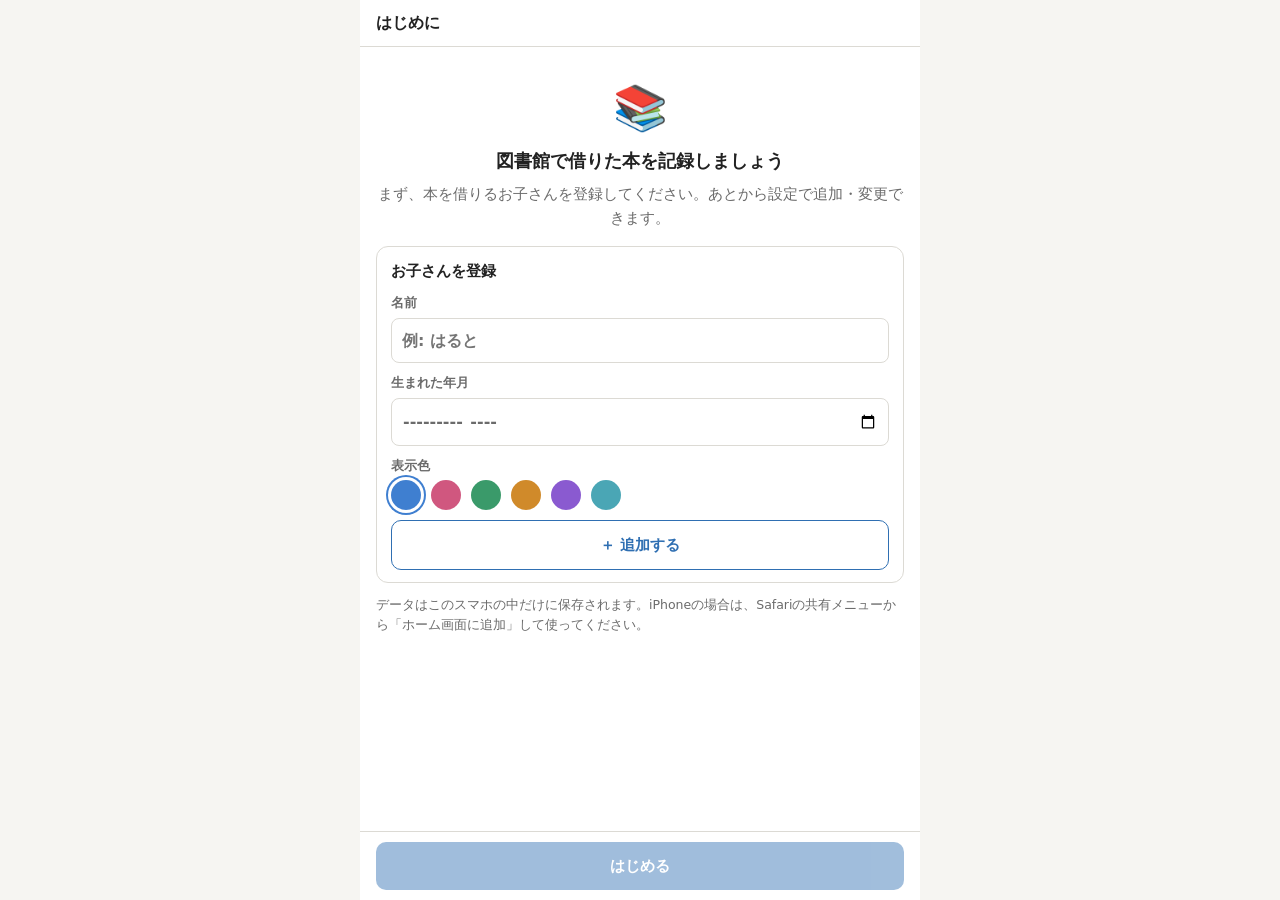
==== index.html @ e77ecc4b "図書館ノート 段階1: スキャン・登録・本棚・再貸出チェック Co-Authored-By: Claude Opus 5.5 <noreply@anthropic.com>" ====
<!doctype html>
<html lang="ja">
<head>
<meta charset="utf-8">
<meta name="viewport" content="width=device-width, initial-scale=1, viewport-fit=cover">
<meta name="theme-color" content="#2f6fb2">
<meta name="apple-mobile-web-app-capable" content="yes">
<meta name="apple-mobile-web-app-status-bar-style" content="default">
<meta name="apple-mobile-web-app-title" content="図書館ノート">
<title>図書館ノート</title>
<link rel="manifest" href="manifest.webmanifest">
<link rel="icon" href="icons/icon.svg" type="image/svg+xml">
<link rel="apple-touch-icon" href="icons/icon-180.png">
<link rel="stylesheet" href="css/app.css">
</head>
<body>
<div id="app"></div>
<noscript>このアプリを使うには JavaScript を有効にしてください。</noscript>
<script type="module" src="js/app.js"></script>
</body>
</html>
---- css/app.css ----
:root {
  --bg: #f6f5f2; --paper: #fff; --ink: #222; --sub: #6b6b6b; --line: #dcdad4; --fill: #eeece7;
  --accent: #2f6fb2; --accent-soft: #e3edf8; --warn: #b5560f; --warn-soft: #fbeadc; --ok: #2e7d4f; --ok-soft: #e1f2e7;
  --danger: #c0392b;
  --safe-b: env(safe-area-inset-bottom, 0px);
  color-scheme: light dark;
}
@media (prefers-color-scheme: dark) {
  :root:not([data-theme="light"]) {
    --bg: #18181a; --paper: #232326; --ink: #ececec; --sub: #a0a0a0; --line: #3e3e42; --fill: #2e2e32;
    --accent: #7fb0e8; --accent-soft: #24364a; --warn: #f0a066; --warn-soft: #4a3020; --ok: #7fcf9c; --ok-soft: #203a2a;
    --danger: #ff8a7a;
  }
}
:root[data-theme="dark"] {
  --bg: #18181a; --paper: #232326; --ink: #ececec; --sub: #a0a0a0; --line: #3e3e42; --fill: #2e2e32;
  --accent: #7fb0e8; --accent-soft: #24364a; --warn: #f0a066; --warn-soft: #4a3020; --ok: #7fcf9c; --ok-soft: #203a2a;
  --danger: #ff8a7a;
}

* { box-sizing: border-box; }
[hidden] { display: none !important; }
html, body { margin: 0; }
body {
  background: var(--bg); color: var(--ink);
  font: 15px/1.6 system-ui, -apple-system, "Hiragino Sans", "Yu Gothic UI", sans-serif;
  -webkit-tap-highlight-color: transparent;
}
a { color: inherit; text-decoration: none; }
button, input { font: inherit; color: inherit; }
h1, h2, h3, h4 { margin: 0; }

#app { max-width: 560px; margin: 0 auto; min-height: 100dvh; display: flex; flex-direction: column; background: var(--paper); }

/* ---- 上部 ---- */
.top {
  position: sticky; top: 0; z-index: 5; display: flex; align-items: center; gap: 8px;
  padding: calc(env(safe-area-inset-top, 0px) + 10px) 16px 10px; background: var(--paper); border-bottom: 1px solid var(--line);
}
.top .title { flex: 1; font-size: 16px; font-weight: 700; white-space: nowrap; overflow: hidden; text-overflow: ellipsis; }
.kids { flex: 1; display: flex; gap: 6px; overflow-x: auto; scrollbar-width: none; }
.kid {
  flex: none; padding: 4px 14px; border-radius: 999px; border: 1.5px solid var(--kid); background: transparent;
  color: var(--kid); font-weight: 700; font-size: 14px; cursor: pointer;
}
.kid.on { background: var(--kid); color: #fff; }
.icon-btn { font-size: 20px; color: var(--sub); padding: 2px 4px; }
.back { border: 0; background: none; font-size: 26px; line-height: 1; color: var(--accent); padding: 0 6px 0 0; cursor: pointer; }

/* ---- 本文 ---- */
.body { flex: 1; padding: 14px 16px 24px; display: flex; flex-direction: column; gap: 12px; }
.card { border: 1px solid var(--line); border-radius: 12px; padding: 12px 14px; background: var(--paper); }
.card h4 { font-size: 13px; color: var(--sub); font-weight: 600; margin-bottom: 6px; }
.card h3 { font-size: 15px; }
.card.is-warn { border-color: var(--warn); }
.stack { display: flex; flex-direction: column; gap: 10px; }
.stat { display: flex; align-items: center; justify-content: space-between; }
.big { font-size: 28px; font-weight: 800; line-height: 1.2; }
.big small { font-size: 14px; margin-left: 2px; }
.muted { color: var(--sub); }
.small { font-size: 12.5px; }
.center { text-align: center; }
.empty { color: var(--sub); text-align: center; padding: 24px 0; margin: 0; }
.sub-h { font-size: 13px; color: var(--sub); font-weight: 700; margin-top: 4px; }
.link { color: var(--accent); }
.link-btn { border: 0; background: none; color: var(--accent); padding: 4px 0; cursor: pointer; font-size: 14px; }
.link-btn.danger { color: var(--danger); }
p { margin: 0; }

/* ---- ボタン ---- */
.btn {
  display: block; width: 100%; text-align: center; padding: 12px; border-radius: 10px; border: 0;
  background: var(--accent); color: #fff; font-weight: 700; font-size: 15px; cursor: pointer;
}
.btn:disabled { opacity: .45; cursor: default; }
.btn.ghost { background: transparent; color: var(--accent); border: 1.5px solid var(--accent); }
.btn.sm { display: inline-block; width: auto; padding: 6px 12px; font-size: 13px; }
.btns { display: flex; gap: 10px; align-items: center; justify-content: space-between; flex-wrap: wrap; margin-top: 8px; }
.x { border: 0; background: none; color: var(--sub); font-size: 16px; padding: 6px; cursor: pointer; }

/* ---- 入力 ---- */
.input, .field input {
  width: 100%; border: 1px solid var(--line); border-radius: 8px; padding: 9px 10px; background: var(--paper); font-size: 16px;
}
.field { display: flex; flex-direction: column; gap: 4px; font-size: 13px; color: var(--sub); font-weight: 600; }
.field.inline { flex-direction: row; align-items: center; gap: 10px; }
.field.inline input { flex: 1; }
.two { display: flex; gap: 8px; }
.two .field:first-child { flex: 1; }
.field.vol, .input.vol { width: 80px; flex: none; }
.colors { border: 0; padding: 0; margin: 0; flex-direction: row; flex-wrap: wrap; gap: 10px; }
.colors legend { width: 100%; margin-bottom: 4px; padding: 0; }
.swatch input { position: absolute; opacity: 0; }
.swatch span { display: block; width: 30px; height: 30px; border-radius: 50%; background: var(--c); cursor: pointer; }
.swatch input:checked + span { box-shadow: 0 0 0 3px var(--paper), 0 0 0 5px var(--c); }
.swatch input:focus-visible + span { outline: 2px solid var(--accent); outline-offset: 4px; }
.check-label { display: flex; gap: 8px; align-items: center; font-size: 13px; }
.search-bar { display: flex; gap: 8px; }
.search-bar .input { flex: 1; }

/* ---- 切り替え ---- */
.seg { display: flex; border: 1px solid var(--line); border-radius: 10px; overflow: hidden; }
.seg a { flex: 1; text-align: center; padding: 8px 0; color: var(--sub); font-size: 14px; }
.seg a.on { background: var(--accent-soft); color: var(--accent); font-weight: 700; }

/* ---- 本 ---- */
.cover {
  position: relative; width: 40px; height: 56px; flex: none; border-radius: 4px; overflow: hidden;
  background: var(--fill); border: 1px solid var(--line); display: flex; align-items: center; justify-content: center;
}
.cover span { font-size: 9px; line-height: 1.2; color: var(--sub); text-align: center; padding: 2px; word-break: break-all; }
.cover img { position: absolute; inset: 0; width: 100%; height: 100%; object-fit: cover; background: var(--fill); }
.cover.md { width: 54px; height: 76px; }
.cover.lg { width: 130px; height: 180px; margin: 4px auto 0; border-radius: 6px; }
.cover.lg span { font-size: 14px; }
.covers { display: flex; gap: 8px; overflow-x: auto; padding-bottom: 4px; }
.row { display: flex; gap: 10px; align-items: center; padding: 6px 0; border-bottom: 1px solid var(--fill); }
.row:last-child { border-bottom: 0; }
.row .t { flex: 1; min-width: 0; display: flex; flex-direction: column; }
.row .t b { font-weight: 600; overflow: hidden; text-overflow: ellipsis; white-space: nowrap; }
.card > .row { border-bottom: 0; padding-top: 0; }
.month { font-size: 13px; color: var(--sub); margin-top: 6px; display: flex; gap: 8px; align-items: baseline; }
.month small { font-weight: 400; }
.shelf { display: grid; grid-template-columns: repeat(auto-fill, minmax(72px, 1fr)); gap: 12px 8px; }
.shelf a { display: flex; flex-direction: column; gap: 4px; font-size: 11px; color: var(--sub); }
.shelf .cover { width: 100%; height: auto; aspect-ratio: 5 / 7; }
.shelf a > span { display: -webkit-box; -webkit-line-clamp: 2; -webkit-box-orient: vertical; overflow: hidden; line-height: 1.35; }
.book-title { font-size: 19px; margin-top: 8px; }
.loan-row { display: flex; gap: 10px; align-items: center; margin-bottom: 6px; }
.loan-row .input { flex: 1; }
.series-edit { display: flex; gap: 8px; margin-top: 6px; }
.series-edit .input:first-child { flex: 1; }
details summary { cursor: pointer; list-style: none; padding: 4px 0; }
details summary::-webkit-details-marker { display: none; }

/* ---- バッジ・注意 ---- */
.badge { display: inline-block; align-self: flex-start; font-size: 11.5px; padding: 1px 8px; border-radius: 5px; background: var(--fill); color: var(--sub); margin-top: 2px; }
.badge.warn { background: var(--warn-soft); color: var(--warn); font-weight: 600; }
.badge.ok { background: var(--ok-soft); color: var(--ok); }
.alert { border-radius: 8px; padding: 8px 10px; background: var(--warn-soft); color: var(--warn); font-size: 13.5px; margin-top: 6px; }
.alert.ok { background: var(--ok-soft); color: var(--ok); }
.big-alert { font-size: 15px; font-weight: 700; }
.card.check { display: flex; flex-direction: column; gap: 4px; }
.card.check .btn { margin-top: 6px; align-self: flex-start; }

/* ---- カメラ ---- */
.camera { position: relative; height: 210px; border-radius: 12px; overflow: hidden; background: #2c2c2e; }
.camera video { width: 100%; height: 100%; object-fit: cover; display: block; }
.camera .guide { position: absolute; left: 12%; right: 12%; top: 32%; bottom: 32%; border: 2px solid rgba(255,255,255,.85); border-radius: 8px; }
.camera .guide::after { content: ""; position: absolute; left: 6%; right: 6%; top: 50%; border-top: 2px solid #ff5a4e; }
.camera-msg { position: absolute; left: 0; right: 0; bottom: 8px; text-align: center; color: #eee; font-size: 12.5px; padding: 0 12px; text-shadow: 0 1px 2px #000; }
.camera-start { position: absolute; left: 50%; top: 50%; transform: translate(-50%, -50%); }

/* ---- ホーム ---- */
.hero { text-align: center; padding: 12px 0 4px; }
.hero-mark { font-size: 44px; }
.hero h2 { font-size: 18px; margin: 4px 0 6px; }
.actions { display: grid; grid-template-columns: 1fr 1fr; gap: 10px; }
.action { border: 1px solid var(--line); border-radius: 12px; padding: 14px 12px; display: flex; flex-direction: column; gap: 2px; }
.action span { font-size: 22px; color: var(--accent); }
.action small { color: var(--sub); font-size: 12px; }

/* ---- 設定 ---- */
.list { padding: 4px 14px; }
.plain-list { list-style: none; margin: 0; }
.plain-list li { display: flex; align-items: center; gap: 8px; padding: 4px 0; }
.dot { display: inline-block; width: 12px; height: 12px; border-radius: 50%; flex: none; }
.item-details { border-bottom: 1px solid var(--fill); padding: 6px 0; }
.item-details:last-child { border-bottom: 0; }
.item-details summary { display: flex; align-items: center; gap: 8px; }
.item-details summary .link { margin-left: auto; }
.item-details form { padding: 8px 0 6px; }
.list-btn { display: block; width: 100%; text-align: left; border: 0; border-bottom: 1px solid var(--fill); background: none; padding: 12px 0; color: var(--accent); cursor: pointer; }
.list-btn:last-child { border-bottom: 0; }

/* ---- 下部 ---- */
.foot { position: sticky; bottom: 0; z-index: 4; padding: 10px 16px; background: var(--paper); border-top: 1px solid var(--line); }
#app:not([data-view="register"]):not([data-view="setup"]) .foot { bottom: calc(60px + var(--safe-b)); }
.tabs {
  position: sticky; bottom: 0; z-index: 5; display: flex; background: var(--paper); border-top: 1px solid var(--line);
  padding-bottom: var(--safe-b); height: calc(60px + var(--safe-b));
}
.tabs a { flex: 1; display: flex; flex-direction: column; align-items: center; justify-content: center; font-size: 11px; color: var(--sub); }
.tabs a i { font-style: normal; font-size: 18px; line-height: 1.1; }
.tabs a.on { color: var(--accent); font-weight: 700; }
.tabs .scan span {
  width: 48px; height: 48px; margin-top: -22px; border-radius: 50%; background: var(--accent); color: #fff;
  display: flex; align-items: center; justify-content: center; font-size: 22px; box-shadow: 0 2px 8px rgba(0,0,0,.2);
}

#toast {
  position: fixed; left: 50%; bottom: calc(84px + var(--safe-b)); transform: translate(-50%, 20px); opacity: 0;
  background: #333; color: #fff; padding: 10px 16px; border-radius: 10px; font-size: 14px; max-width: calc(100% - 32px);
  transition: .2s; pointer-events: none; z-index: 20;
}
#toast.show { opacity: 1; transform: translate(-50%, 0); }
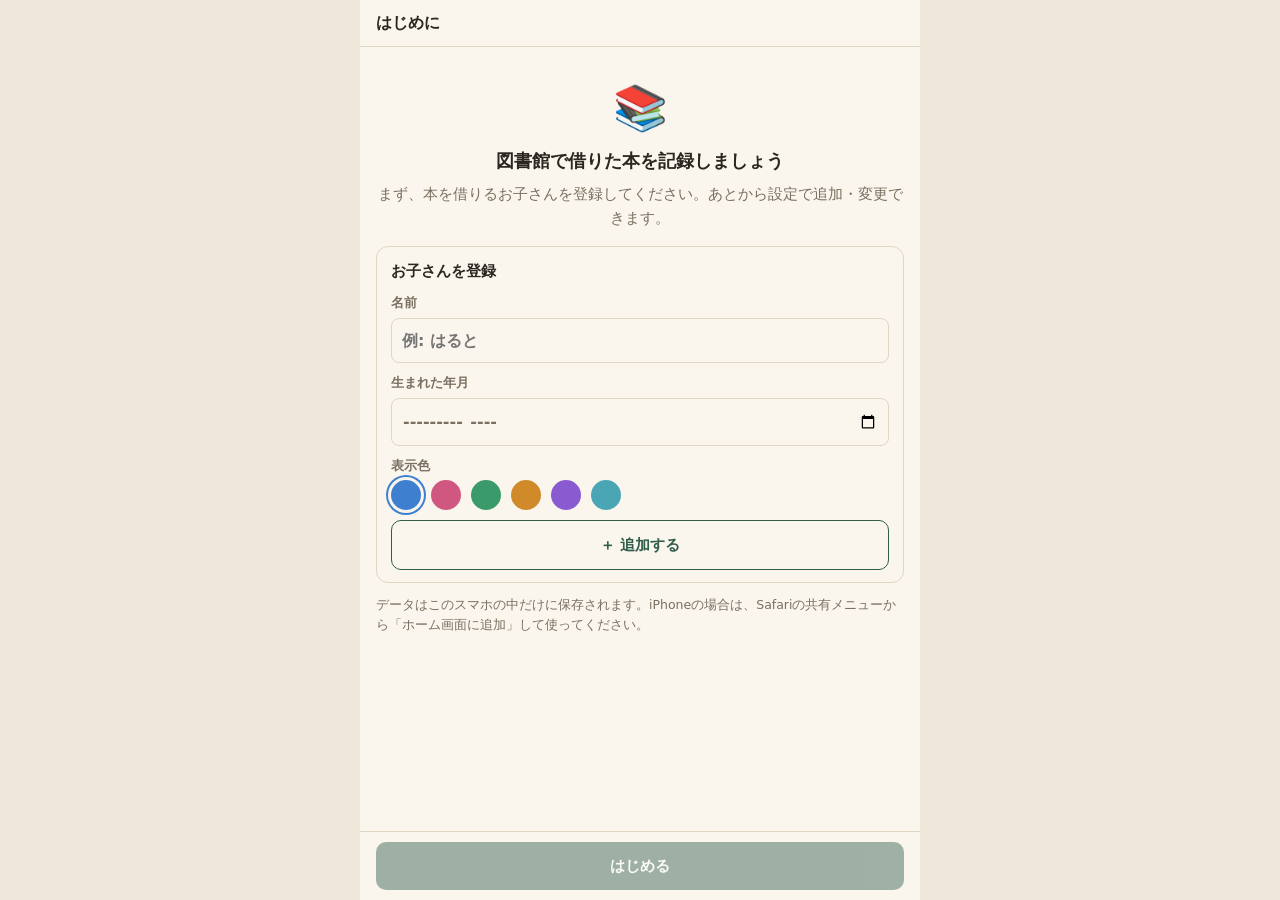
==== commit 497cc3c3: "ホームを図書館の雰囲気のデザインに（生成りと深緑の配色、明朝の見出し、貸出カード・木の書棚・目録の引き出し） Co-Authored-By: Claude Opus 5.5 <noreply@anth" ====
--- a/index.html
+++ b/index.html
@@ -3,7 +3,7 @@
 <head>
 <meta charset="utf-8">
 <meta name="viewport" content="width=device-width, initial-scale=1, viewport-fit=cover">
-<meta name="theme-color" content="#2f6fb2">
+<meta name="theme-color" content="#2f5d4a">
 <meta name="apple-mobile-web-app-capable" content="yes">
 <meta name="apple-mobile-web-app-status-bar-style" content="default">
 <meta name="apple-mobile-web-app-title" content="図書館ノート">
--- a/css/app.css
+++ b/css/app.css
@@ -1,21 +1,23 @@
+/* 図書館の雰囲気: 生成りの紙、深い緑、真鍮、木の棚 */
 :root {
-  --bg: #f6f5f2; --paper: #fff; --ink: #222; --sub: #6b6b6b; --line: #dcdad4; --fill: #eeece7;
-  --accent: #2f6fb2; --accent-soft: #e3edf8; --warn: #b5560f; --warn-soft: #fbeadc; --ok: #2e7d4f; --ok-soft: #e1f2e7;
-  --danger: #c0392b;
+  --bg: #efe8da; --paper: #faf6ee; --ink: #2b2620; --sub: #7a6f60; --line: #e0d6c3; --fill: #f0e8d9;
+  --accent: #2f5d4a; --accent-soft: #e1ebe4; --warn: #a5541c; --warn-soft: #f6e6d6; --ok: #3d7a52; --ok-soft: #e2efe3;
+  --danger: #a8392b; --brass: #a8843f; --wood: #6e4b31; --wood-dark: #4f3422; --stamp: #b2402f;
+  --serif: "Hiragino Mincho ProN", "Yu Mincho", "YuMincho", "Noto Serif JP", serif;
   --safe-b: env(safe-area-inset-bottom, 0px);
   color-scheme: light dark;
 }
 @media (prefers-color-scheme: dark) {
   :root:not([data-theme="light"]) {
-    --bg: #18181a; --paper: #232326; --ink: #ececec; --sub: #a0a0a0; --line: #3e3e42; --fill: #2e2e32;
-    --accent: #7fb0e8; --accent-soft: #24364a; --warn: #f0a066; --warn-soft: #4a3020; --ok: #7fcf9c; --ok-soft: #203a2a;
-    --danger: #ff8a7a;
+    --bg: #13110d; --paper: #1d1a15; --ink: #ece4d4; --sub: #a99d89; --line: #3a3329; --fill: #29241d;
+    --accent: #8fc2a6; --accent-soft: #233229; --warn: #e3a06b; --warn-soft: #3f2a1a; --ok: #8fca9f; --ok-soft: #20321f;
+    --danger: #f08a7a; --brass: #c9a35c; --wood: #5a3d28; --wood-dark: #3b2819; --stamp: #e07a64;
   }
 }
 :root[data-theme="dark"] {
-  --bg: #18181a; --paper: #232326; --ink: #ececec; --sub: #a0a0a0; --line: #3e3e42; --fill: #2e2e32;
-  --accent: #7fb0e8; --accent-soft: #24364a; --warn: #f0a066; --warn-soft: #4a3020; --ok: #7fcf9c; --ok-soft: #203a2a;
-  --danger: #ff8a7a;
+  --bg: #13110d; --paper: #1d1a15; --ink: #ece4d4; --sub: #a99d89; --line: #3a3329; --fill: #29241d;
+  --accent: #8fc2a6; --accent-soft: #233229; --warn: #e3a06b; --warn-soft: #3f2a1a; --ok: #8fca9f; --ok-soft: #20321f;
+  --danger: #f08a7a; --brass: #c9a35c; --wood: #5a3d28; --wood-dark: #3b2819; --stamp: #e07a64;
 }
 
 * { box-sizing: border-box; }
@@ -84,7 +86,8 @@
 }
 .field { display: flex; flex-direction: column; gap: 4px; font-size: 13px; color: var(--sub); font-weight: 600; }
 .field.inline { flex-direction: row; align-items: center; gap: 10px; }
-.field.inline input { flex: 1; }
+.field.inline input, .field.inline select { flex: 1; min-width: 0; }
+.field.inline { white-space: nowrap; }
 .two { display: flex; gap: 8px; }
 .two .field:first-child { flex: 1; }
 .field.vol, .input.vol { width: 80px; flex: none; }
@@ -175,7 +178,9 @@
 
 /* ---- 下部 ---- */
 .foot { position: sticky; bottom: 0; z-index: 4; padding: 10px 16px; background: var(--paper); border-top: 1px solid var(--line); }
-#app:not([data-view="register"]):not([data-view="setup"]) .foot { bottom: calc(60px + var(--safe-b)); }
+.foot.above-tabs { bottom: calc(60px + var(--safe-b)); }
+.foot.two-btn { flex-direction: row; display: flex; gap: 10px; }
+.foot.two-btn .btn { flex: 1; }
 .tabs {
   position: sticky; bottom: 0; z-index: 5; display: flex; background: var(--paper); border-top: 1px solid var(--line);
   padding-bottom: var(--safe-b); height: calc(60px + var(--safe-b));
@@ -188,6 +193,131 @@
   display: flex; align-items: center; justify-content: center; font-size: 22px; box-shadow: 0 2px 8px rgba(0,0,0,.2);
 }
 
+/* ---- シリーズ・借りたい本・予約 ---- */
+.chips { display: flex; gap: 8px; flex-wrap: wrap; }
+.chip { padding: 4px 12px; border-radius: 999px; background: var(--fill); color: var(--sub); font-size: 13px; }
+.chip.on { background: var(--accent-soft); color: var(--accent); font-weight: 700; }
+.series-card { display: block; }
+.prog { height: 6px; background: var(--fill); border-radius: 3px; overflow: hidden; margin-top: 6px; }
+.prog i { display: block; height: 100%; background: var(--ok); }
+.badge.acc { background: var(--accent-soft); color: var(--accent); font-weight: 600; }
+.vols .row { gap: 8px; }
+.vol-in { width: 58px; flex: none; padding: 6px; text-align: center; }
+.updown { display: flex; flex-direction: column; }
+.updown .x { padding: 2px 6px; font-size: 12px; }
+.updown .x:disabled { opacity: .25; }
+.row input[type=checkbox] { width: 20px; height: 20px; flex: none; accent-color: var(--accent); }
+.kid-sec { display: flex; flex-direction: column; gap: 2px; border-bottom: 1px solid var(--line); padding-bottom: 10px; }
+.kid-sec:last-of-type { border-bottom: 0; }
+.sec { display: flex; align-items: center; gap: 8px; font-size: 15px; margin-top: 4px; }
+.note { display: block; font-size: 12.5px; color: var(--warn); background: var(--warn-soft); border-radius: 8px; padding: 6px 10px; margin: 4px 0; }
+.reserved { margin-top: 6px; }
+.reserved summary { color: var(--sub); }
+.count-line { display: flex; justify-content: space-between; align-items: baseline; }
+.warn-text { color: var(--warn); }
+.meter { height: 6px; background: var(--fill); border-radius: 3px; overflow: hidden; margin: 4px 0 8px; }
+.meter i { display: block; height: 100%; background: var(--accent); transition: width .2s; }
+.meter i.over { background: var(--warn); }
+.foot .alert { margin: 0 0 8px; }
+.card.list .item { padding: 6px 0; border-bottom: 1px solid var(--fill); }
+.card.list .item:last-child { border-bottom: 0; }
+.stat .right { text-align: right; }
+.wish-head { display: flex; flex-direction: column; gap: 2px; }
+.back-link { color: var(--accent); font-size: 13px; }
+select.input { appearance: auto; }
+
+.shelf a { position: relative; }
+.shelf .who { position: absolute; top: 3px; right: 3px; display: flex; gap: 2px; font-style: normal; }
+.shelf .who b { width: 9px; height: 9px; border-radius: 50%; border: 1.5px solid #fff; box-shadow: 0 0 2px rgba(0,0,0,.4); }
+button.chip { border: 0; cursor: pointer; font: inherit; font-size: 13px; display: inline-flex; align-items: center; gap: 4px; }
+.hit-count { font-size: 14px; background: var(--accent-soft); color: var(--accent); border-radius: 8px; padding: 6px 10px; }
+
+/* ---- ホーム（図書館の雰囲気） ---- */
+#app[data-view="home"] { background: var(--bg); }
+.home-hero {
+  position: relative; padding: calc(env(safe-area-inset-top, 0px) + 22px) 20px 26px; text-align: center;
+  background: var(--accent); color: #f3ead7;
+  background-image: radial-gradient(ellipse at top, rgba(255,255,255,.10), transparent 60%);
+}
+.home-hero .icon-btn { position: absolute; top: calc(env(safe-area-inset-top, 0px) + 12px); right: 14px; color: #e7dcc4; }
+.home-hero .eyebrow { font-size: 10.5px; letter-spacing: .32em; color: var(--brass); filter: brightness(1.35); }
+.home-hero h1 { font-family: var(--serif); font-weight: 600; font-size: 28px; letter-spacing: .12em; margin: 4px 0 2px; }
+.home-hero .date { font-family: var(--serif); font-size: 13px; opacity: .85; }
+.ornament { display: flex; align-items: center; gap: 10px; justify-content: center; margin: 10px auto 0; width: 180px; color: var(--brass); filter: brightness(1.3); font-size: 11px; }
+.ornament::before, .ornament::after { content: ""; flex: 1; border-top: 1px solid currentColor; opacity: .7; }
+.home-body { padding: 0 16px 24px; display: flex; flex-direction: column; gap: 16px; margin-top: -14px; }
+
+/* 貸出カード風の予約カード */
+.due-card {
+  display: block; position: relative; background: var(--paper); border-radius: 6px; padding: 16px 18px 14px;
+  box-shadow: 0 1px 0 var(--line), 0 6px 18px rgba(60, 40, 20, .10);
+  background-image: repeating-linear-gradient(to bottom, transparent 0 27px, var(--line) 27px 28px);
+  background-position: 0 44px; border-top: 4px solid var(--brass);
+}
+.due-card .label { font-family: var(--serif); font-size: 12px; letter-spacing: .2em; color: var(--sub); }
+.due-card .cols { display: flex; justify-content: space-between; align-items: flex-end; gap: 12px; margin-top: 20px; }
+.due-card .num { font-family: var(--serif); font-size: 38px; line-height: 1.1; font-weight: 600; color: var(--ink); }
+.due-card .num small { font-size: 15px; margin-left: 2px; }
+.due-card .num.word { font-size: 26px; }
+.due-card .side { text-align: right; }
+.due-card .side .num { font-size: 30px; color: var(--accent); }
+.due-card .cap { font-size: 11.5px; color: var(--sub); }
+.due-card .go { display: block; margin-top: 10px; text-align: right; color: var(--accent); font-size: 13px; font-weight: 600; }
+.stamp {
+  position: absolute; top: 12px; right: 14px; transform: rotate(-8deg); border: 2px solid var(--stamp); color: var(--stamp);
+  border-radius: 6px; padding: 1px 8px; font-family: var(--serif); font-size: 12px; font-weight: 700; letter-spacing: .1em; opacity: .85;
+}
+
+/* 蔵書数 */
+.holdings { display: flex; align-items: center; gap: 14px; background: var(--paper); border-radius: 6px; padding: 14px 18px; box-shadow: 0 1px 0 var(--line); }
+.holdings .spine { display: flex; gap: 3px; align-items: flex-end; }
+.holdings .spine i { display: block; width: 7px; border-radius: 1px; background: var(--accent); }
+.holdings .spine i:nth-child(2) { background: var(--brass); }
+.holdings .spine i:nth-child(3) { background: var(--wood); }
+.holdings .t { flex: 1; }
+.holdings h4 { font-family: var(--serif); font-size: 12.5px; letter-spacing: .15em; color: var(--sub); font-weight: 500; }
+.holdings .num { font-family: var(--serif); font-size: 30px; font-weight: 600; line-height: 1.15; }
+.holdings .num small { font-size: 14px; margin-left: 2px; }
+.holdings a { color: var(--accent); font-size: 13px; font-weight: 600; white-space: nowrap; }
+
+/* 木の棚に並ぶ最近の本 */
+.bookshelf-card h3 { font-family: var(--serif); font-size: 15px; font-weight: 600; letter-spacing: .1em; display: flex; justify-content: space-between; align-items: baseline; margin-bottom: 8px; }
+.bookshelf-card h3 small { font-family: system-ui, sans-serif; font-size: 12px; color: var(--sub); letter-spacing: 0; font-weight: 400; }
+.wood-shelf {
+  display: flex; gap: 10px; overflow-x: auto; padding: 14px 14px 0; scrollbar-width: none;
+  background: linear-gradient(to bottom, var(--fill), var(--paper)); border-radius: 6px 6px 0 0;
+}
+.wood-shelf a { flex: none; }
+.wood-shelf .cover { width: 62px; height: 88px; border-radius: 2px 4px 4px 2px; box-shadow: 2px 2px 4px rgba(40, 25, 10, .25); }
+.shelf-board { height: 12px; border-radius: 0 0 4px 4px; background: linear-gradient(to bottom, var(--wood), var(--wood-dark)); box-shadow: 0 4px 8px rgba(40, 25, 10, .25); }
+.bookshelf-card .empty { padding: 18px 0; }
+
+/* カード目録の引き出し風のボタン */
+.drawers { display: grid; grid-template-columns: 1fr 1fr; gap: 12px; }
+.drawer {
+  position: relative; background: linear-gradient(to bottom, #8a6545, var(--wood)); color: #f6ecd8; border-radius: 6px;
+  padding: 16px 12px 14px; text-align: center; box-shadow: inset 0 1px 0 rgba(255,255,255,.15), 0 3px 8px rgba(40, 25, 10, .25);
+}
+.drawer .plate {
+  display: block; margin: 0 auto 8px; width: 64%; padding: 3px 0; border-radius: 3px; font-size: 18px;
+  background: linear-gradient(to bottom, #e3c98e, var(--brass)); color: var(--wood-dark); box-shadow: inset 0 1px 1px rgba(255,255,255,.5);
+}
+.drawer b { display: block; font-family: var(--serif); font-size: 14.5px; letter-spacing: .05em; line-height: 1.35; }
+.drawer small { display: block; margin-top: 4px; font-size: 11.5px; opacity: .8; }
+.drawer::after { content: ""; position: absolute; left: 50%; bottom: 7px; width: 26px; height: 5px; margin-left: -13px; border-radius: 3px; background: var(--brass); opacity: .9; }
+
+/* ---- レシート ---- */
+.crop-box { position: relative; border-radius: 8px; overflow: hidden; }
+.crop-box img { display: block; width: 100%; }
+.crop-mask { position: absolute; left: 0; right: 0; background: rgba(0,0,0,.55); }
+.crop-mask.top { top: 0; border-bottom: 2px solid #ff5a4e; }
+.crop-mask.bottom { bottom: 0; border-top: 2px solid #ff5a4e; }
+.receipt-row { display: flex; flex-direction: column; gap: 8px; }
+.receipt-row.off { opacity: .5; }
+.receipt-row .t .input { font-size: 15px; padding: 6px 8px; }
+.kid-pick { display: flex; gap: 6px; flex-wrap: wrap; }
+textarea.input { width: 100%; font-size: 15px; margin: 8px 0; }
+
 #toast {
   position: fixed; left: 50%; bottom: calc(84px + var(--safe-b)); transform: translate(-50%, 20px); opacity: 0;
   background: #333; color: #fff; padding: 10px 16px; border-radius: 10px; font-size: 14px; max-width: calc(100% - 32px);
